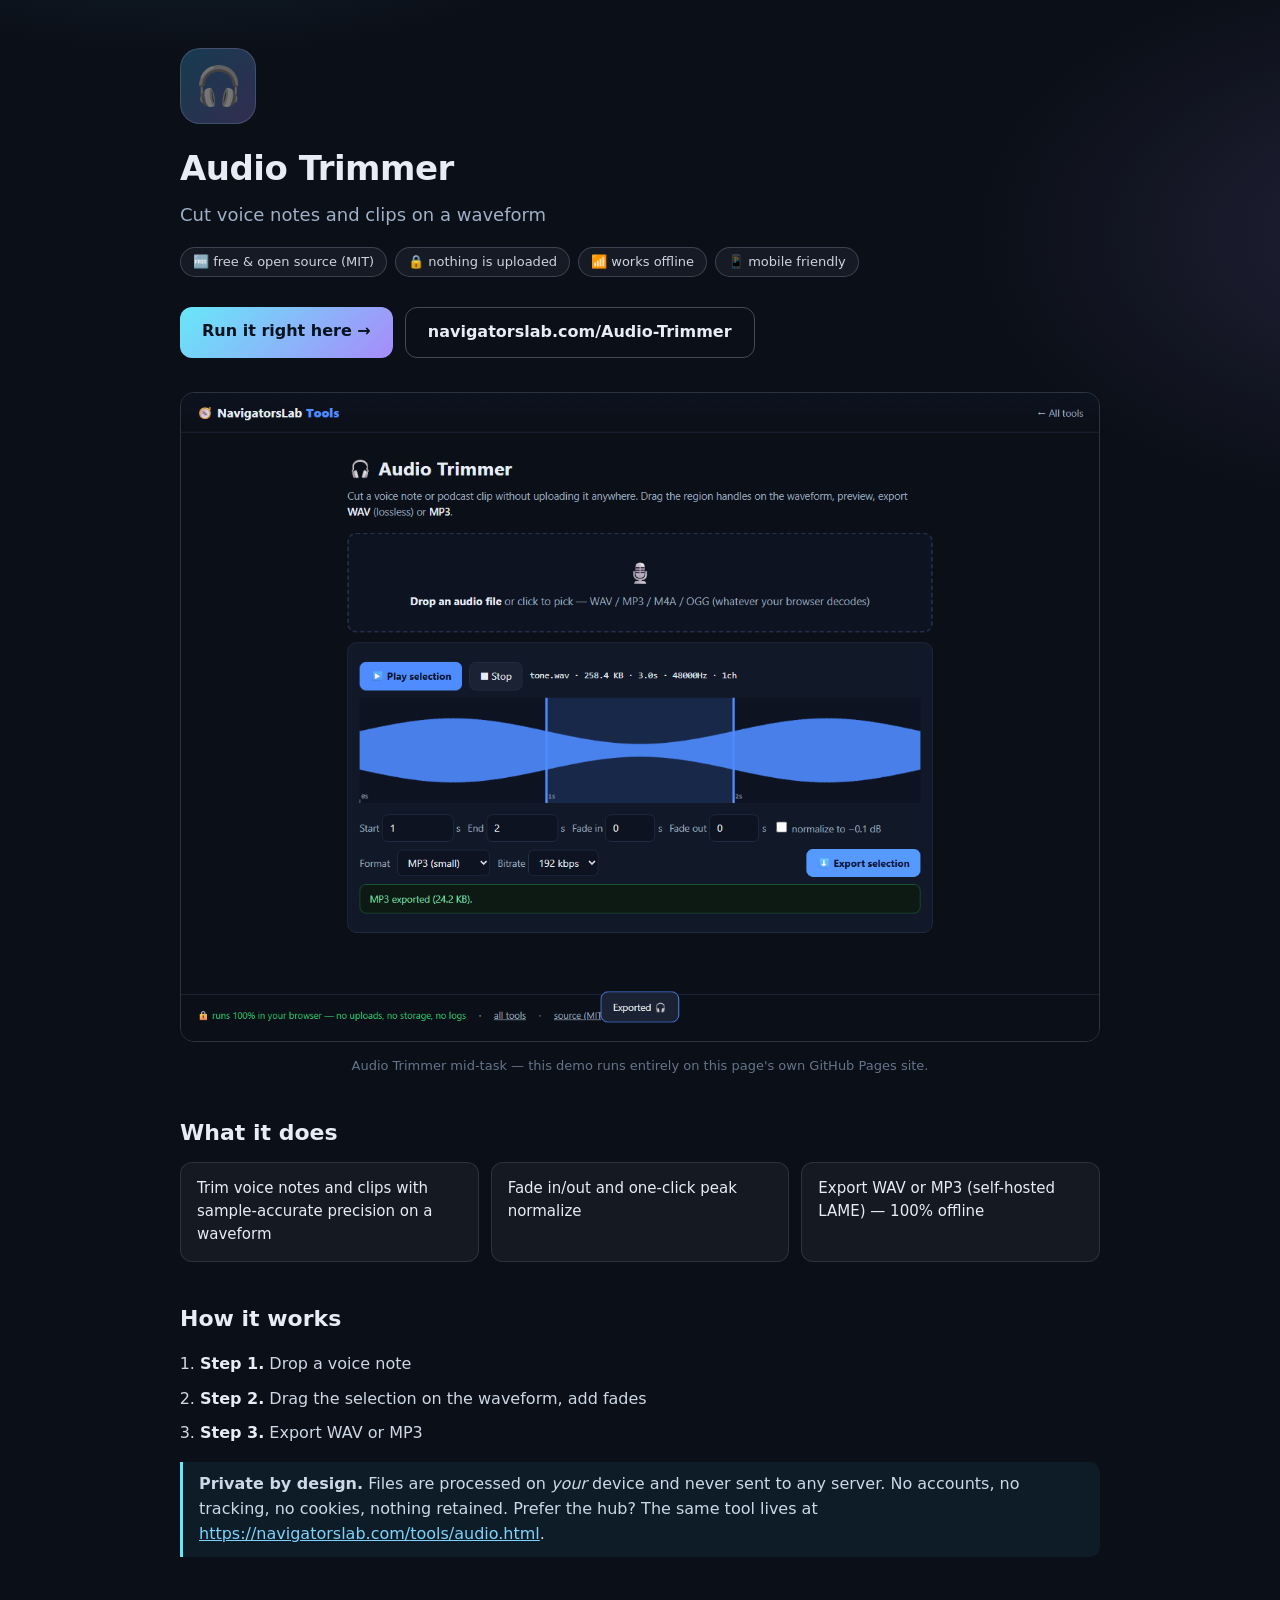
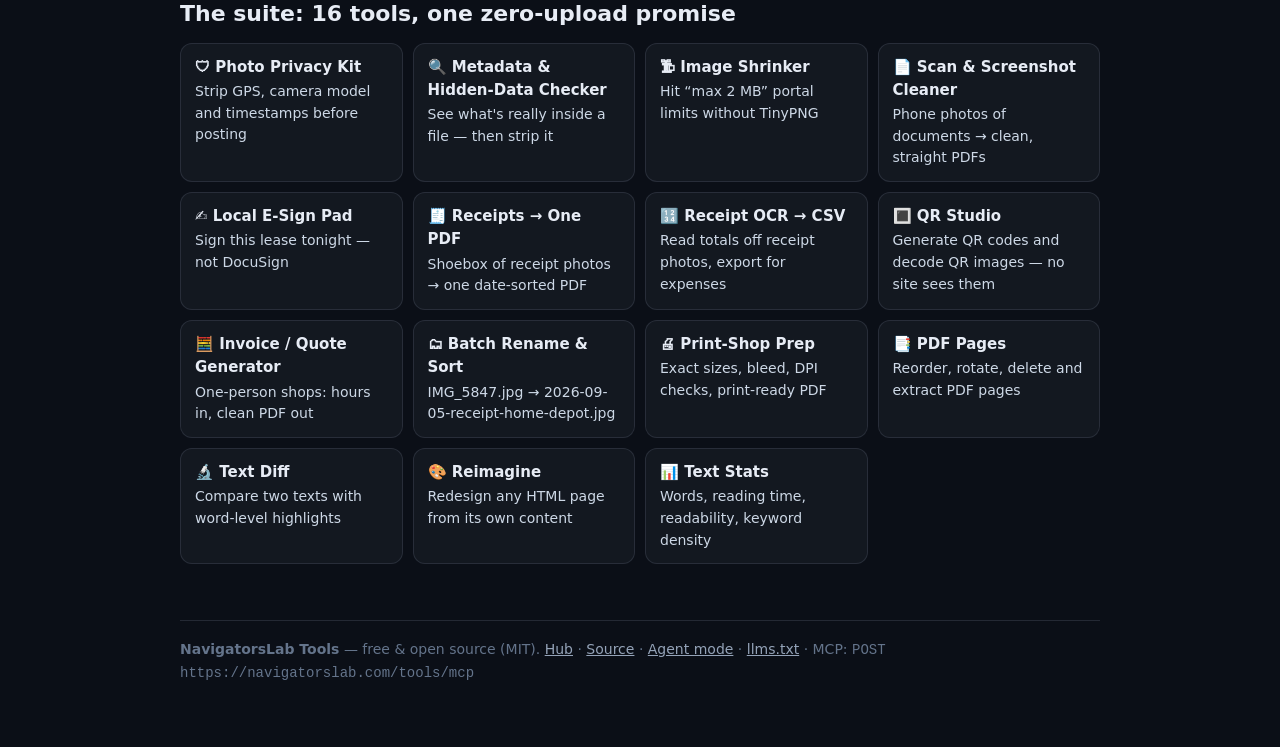
==== index.html @ e13df219 "Sync from NavigatorsLab-Tools: regenerated repo content By scripts/funnel-gen.py — landing, runnable" ====
<!doctype html>
<html lang="en">
<head>
<meta charset="utf-8">
<meta name="viewport" content="width=device-width, initial-scale=1">
<title>Audio Trimmer — free, in your browser — NavigatorsLab</title>
<meta name="description" content="Cut voice notes and clips on a waveform Free, open-source (MIT), 100% on-device. No uploads, no accounts. Runs right here and on navigatorslab.com.">
<meta property="og:title" content="Audio Trimmer — NavigatorsLab Tools">
<meta property="og:description" content="Cut voice notes and clips on a waveform">
<meta property="og:image" content="./og.png">
<meta name="theme-color" content="#0b0f17">
<link rel="icon" href="data:image/svg+xml,<svg xmlns='http://www.w3.org/2000/svg' viewBox='0 0 100 100'><text y='.9em' font-size='90'>🎧</text></svg>">
<style>
    :root { color-scheme: dark; }
    * { box-sizing: border-box; }
    body { margin: 0; background: radial-gradient(900px 500px at 15% -10%, rgba(56,189,248,.16), transparent 60%),
                        radial-gradient(800px 500px at 110% 10%, rgba(167,139,250,.14), transparent 55%), #0b0f17;
      color: #e7ecf5; font-family: ui-sans-serif, system-ui, -apple-system, "Segoe UI", Roboto, sans-serif;
      line-height: 1.55; }
    main { max-width: 960px; margin: 0 auto; padding: 48px 20px 64px; }
    .tile { width: 76px; height: 76px; display: grid; place-items: center; font-size: 38px;
      border-radius: 20px; background: linear-gradient(135deg, rgba(56,189,248,.25), rgba(167,139,250,.25));
      border: 1px solid rgba(148,163,184,.25); }
    h1 { margin: 18px 0 6px; font-size: 34px; letter-spacing: -0.5px; }
    .tag { color: #9fb0c8; font-size: 18px; margin: 0 0 18px; }
    .badges span { display: inline-block; margin: 0 8px 8px 0; padding: 4px 12px; border-radius: 999px;
      font-size: 13px; color: #cbd5e1; border: 1px solid rgba(148,163,184,.3); background: rgba(148,163,184,.08); }
    .cta { display: flex; gap: 12px; flex-wrap: wrap; margin: 22px 0 8px; }
    .btn { display: inline-block; padding: 12px 22px; border-radius: 12px; text-decoration: none; font-weight: 700; }
    .primary { color: #06121f; background: linear-gradient(135deg, #67e8f9, #a78bfa); }
    .ghost { color: #e7ecf5; border: 1px solid rgba(148,163,184,.4); }
    .shot { width: 100%; border-radius: 14px; border: 1px solid rgba(148,163,184,.25); margin: 26px 0 6px; }
    .cap { color: #64748b; font-size: 13px; text-align: center; margin: 0 0 30px; }
    h2 { font-size: 22px; margin: 40px 0 12px; }
    .feats { display: grid; grid-template-columns: repeat(auto-fit, minmax(260px, 1fr)); gap: 12px; padding: 0; margin: 0; list-style: none; }
    .feats li { padding: 14px 16px; border-radius: 12px; background: rgba(148,163,184,.07);
      border: 1px solid rgba(148,163,184,.18); font-size: 15px; }
    ol.steps { padding-left: 20px; color: #cdd8e6; }
    ol.steps li { margin: 10px 0; }
    ol.steps b { color: #e7ecf5; }
    .grid { display: grid; grid-template-columns: repeat(auto-fill, minmax(210px, 1fr)); gap: 10px; }
    .grid a { display: block; padding: 12px 14px; border-radius: 12px; text-decoration: none;
      color: #cdd8e6; background: rgba(148,163,184,.06); border: 1px solid rgba(148,163,184,.16); font-size: 14px; }
    .grid a:hover { border-color: rgba(103,232,249,.5); color: #e7ecf5; }
    .grid a b { display: block; color: #e7ecf5; font-size: 15px; margin-bottom: 2px; }
    .note { border-left: 3px solid #67e8f9; padding: 10px 16px; background: rgba(56,189,248,.07);
      border-radius: 0 10px 10px 0; color: #cdd8e6; }
    footer { margin-top: 56px; padding-top: 18px; border-top: 1px solid rgba(148,163,184,.18);
      color: #64748b; font-size: 14px; }
    footer a { color: #94a3b8; }
    a { color: #7dd3fc; }
</style>
</head>
<body>
<main>
  <div class="tile" aria-hidden="true">🎧</div>
  <h1>Audio Trimmer</h1>
  <p class="tag">Cut voice notes and clips on a waveform</p>
  <div class="badges"><span>🆓 free &amp; open source (MIT)</span><span>🔒 nothing is uploaded</span><span>📶 works offline</span><span>📱 mobile friendly</span></div>
  <div class="cta">
    <a class="btn primary" href="./demo.html">Run it right here &rarr;</a>
    <a class="btn ghost" href="https://navigatorslab.com/Audio-Trimmer">navigatorslab.com/Audio-Trimmer</a>
  </div>
  <img class="shot" src="./shot.png" alt="Audio Trimmer in action">
  <p class="cap">Audio Trimmer mid-task — this demo runs entirely on this page's own GitHub Pages site.</p>

  <h2>What it does</h2>
  <ul class="feats">
      <li>Trim voice notes and clips with sample-accurate precision on a waveform</li>
      <li>Fade in/out and one-click peak normalize</li>
      <li>Export WAV or MP3 (self-hosted LAME) — 100% offline</li>
  </ul>

  <h2>How it works</h2>
  <ol class="steps">
      <li><b>Step 1.</b> Drop a voice note</li>
      <li><b>Step 2.</b> Drag the selection on the waveform, add fades</li>
      <li><b>Step 3.</b> Export WAV or MP3</li>
  </ol>

  <div class="note"><b>Private by design.</b> Files are processed on <em>your</em> device and never
  sent to any server. No accounts, no tracking, no cookies, nothing retained. Prefer the hub?
  The same tool lives at <a href="https://navigatorslab.com/tools/audio.html">https://navigatorslab.com/tools/audio.html</a>.</div>

  <h2>The suite: 16 tools, one zero-upload promise</h2>
  <div class="grid">
      <a href="https://navigatorslab.com/tools/exif.html"><b>🛡 Photo Privacy Kit</b>Strip GPS, camera model and timestamps before posting</a>
      <a href="https://navigatorslab.com/tools/metadata.html"><b>🔍 Metadata & Hidden-Data Checker</b>See what's really inside a file — then strip it</a>
      <a href="https://navigatorslab.com/tools/shrink.html"><b>🗜 Image Shrinker</b>Hit “max 2 MB” portal limits without TinyPNG</a>
      <a href="https://navigatorslab.com/tools/scan.html"><b>📄 Scan & Screenshot Cleaner</b>Phone photos of documents → clean, straight PDFs</a>
      <a href="https://navigatorslab.com/tools/sign.html"><b>✍ Local E-Sign Pad</b>Sign this lease tonight — not DocuSign</a>
      <a href="https://navigatorslab.com/tools/receipts.html"><b>🧾 Receipts → One PDF</b>Shoebox of receipt photos → one date-sorted PDF</a>
      <a href="https://navigatorslab.com/tools/ocr.html"><b>🔢 Receipt OCR → CSV</b>Read totals off receipt photos, export for expenses</a>
      <a href="https://navigatorslab.com/tools/qr.html"><b>🔳 QR Studio</b>Generate QR codes and decode QR images — no site sees them</a>
      <a href="https://navigatorslab.com/tools/invoice.html"><b>🧮 Invoice / Quote Generator</b>One-person shops: hours in, clean PDF out</a>
      <a href="https://navigatorslab.com/tools/rename.html"><b>🗂 Batch Rename & Sort</b>IMG_5847.jpg → 2026-09-05-receipt-home-depot.jpg</a>
      <a href="https://navigatorslab.com/tools/printprep.html"><b>🖨 Print-Shop Prep</b>Exact sizes, bleed, DPI checks, print-ready PDF</a>
      <a href="https://navigatorslab.com/tools/pdfpages.html"><b>📑 PDF Pages</b>Reorder, rotate, delete and extract PDF pages</a>
      <a href="https://navigatorslab.com/tools/textdiff.html"><b>🔬 Text Diff</b>Compare two texts with word-level highlights</a>
      <a href="https://navigatorslab.com/reimagine/"><b>🎨 Reimagine</b>Redesign any HTML page from its own content</a>
      <a href="https://navigatorslab.com/tools/textstats.html"><b>📊 Text Stats</b>Words, reading time, readability, keyword density</a>
  </div>

  <footer>
    <b>NavigatorsLab Tools</b> — free &amp; open source (MIT).
    <a href="https://navigatorslab.com/tools/">Hub</a> · <a href="https://github.com/Kayforkind/NavigatorsLab-Tools">Source</a> ·
    <a href="https://navigatorslab.com/tools/agents.html">Agent mode</a> · <a href="https://navigatorslab.com/tools/llms.txt">llms.txt</a> ·
    MCP: <code>POST https://navigatorslab.com/tools/mcp</code>
  </footer>
</main>
</body>
</html>
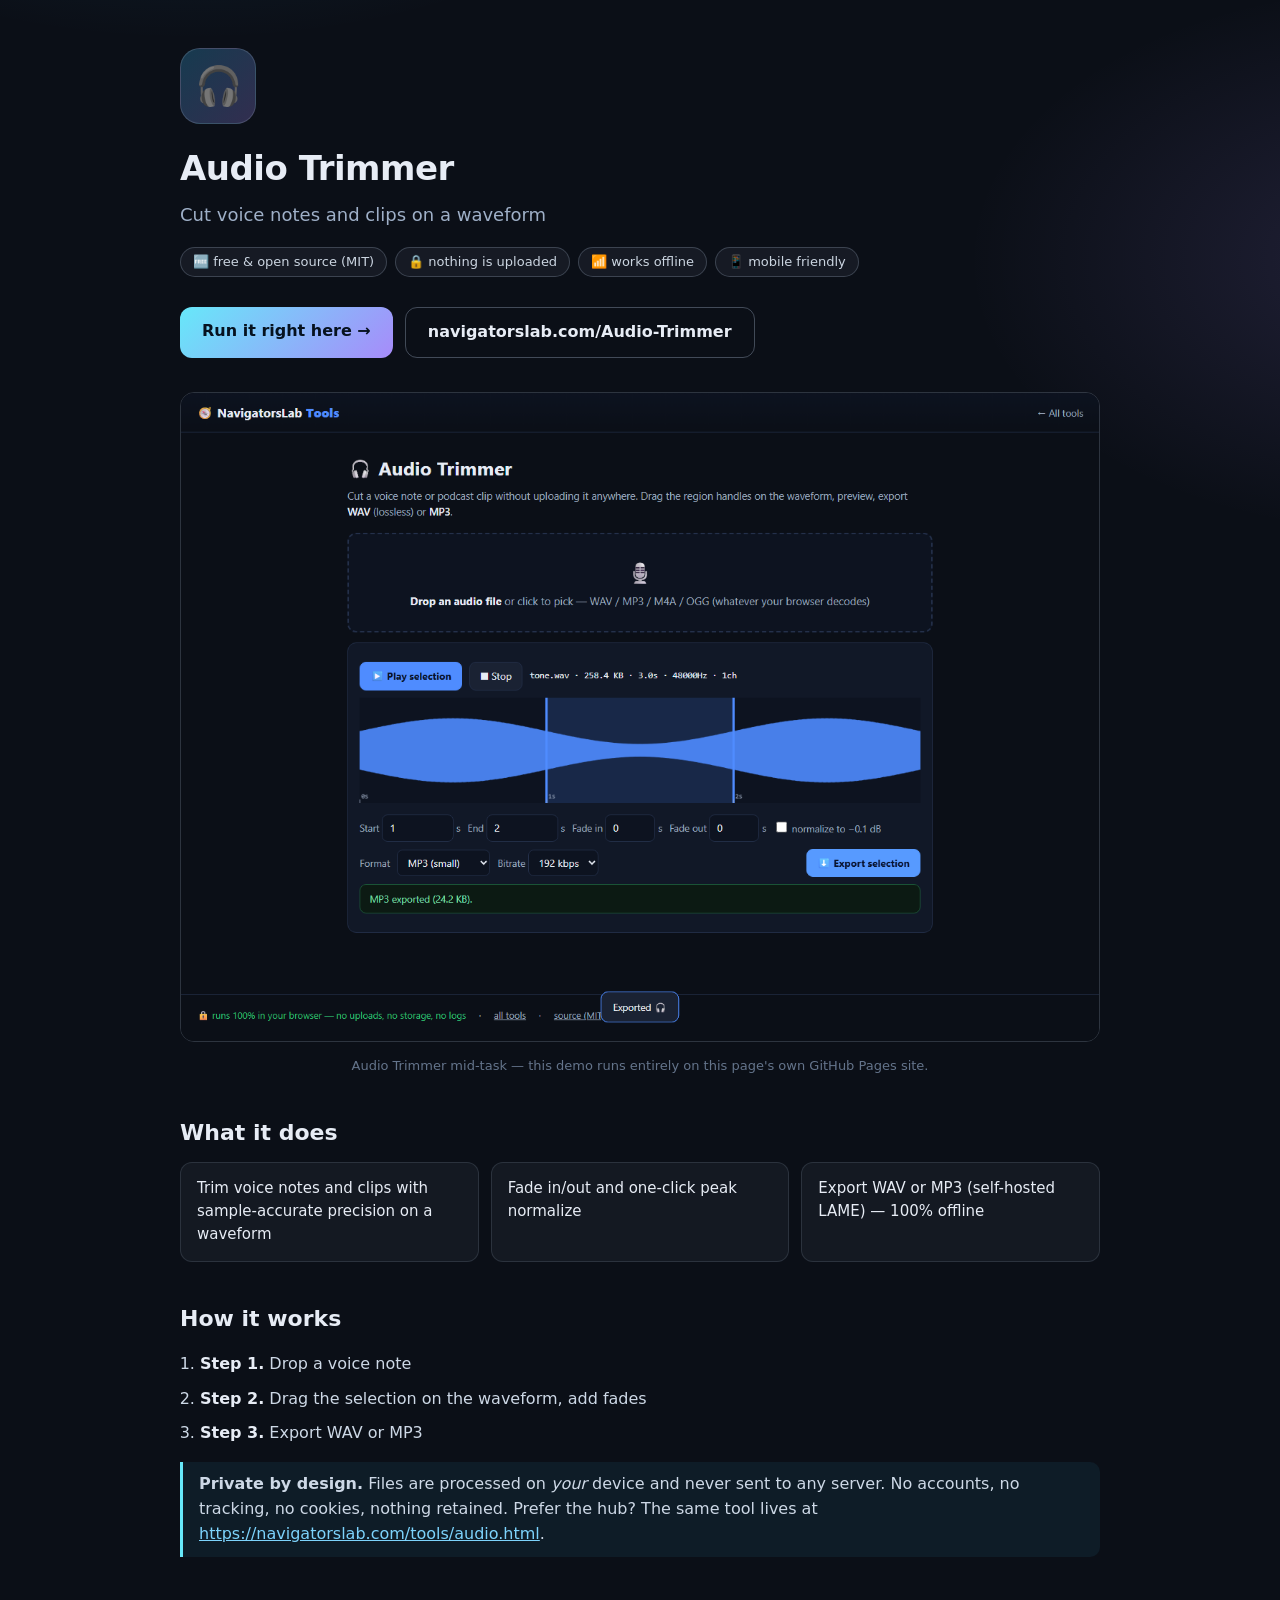
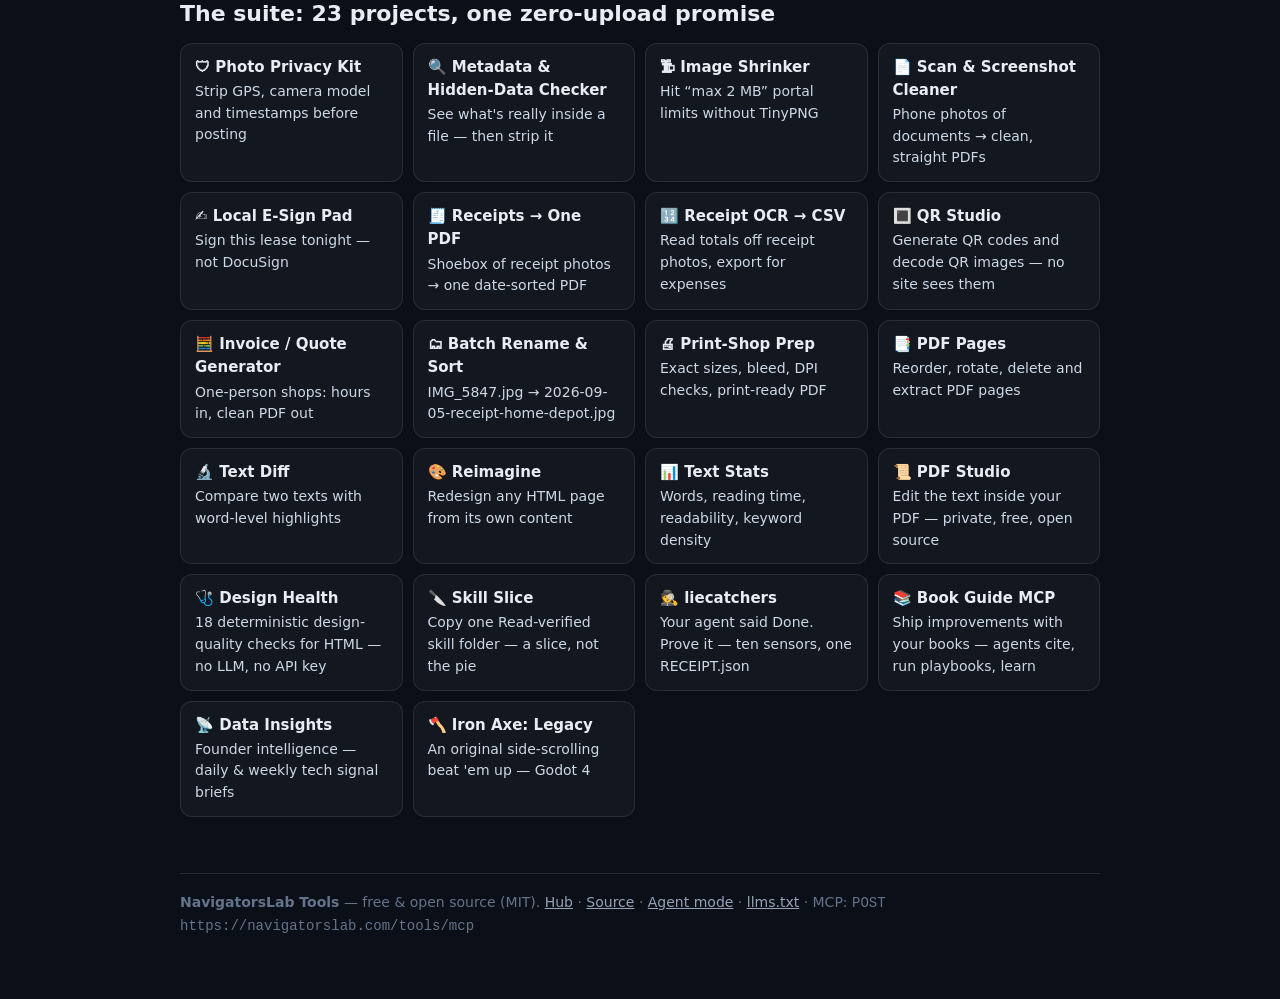
==== commit f67ccbc0: "Sync from NavigatorsLab-Tools: regenerated repo content By scripts/funnel-gen.py — landing, runnable" ====
--- a/index.html
+++ b/index.html
@@ -82,7 +82,7 @@
   sent to any server. No accounts, no tracking, no cookies, nothing retained. Prefer the hub?
   The same tool lives at <a href="https://navigatorslab.com/tools/audio.html">https://navigatorslab.com/tools/audio.html</a>.</div>
 
-  <h2>The suite: 16 tools, one zero-upload promise</h2>
+  <h2>The suite: 23 projects, one zero-upload promise</h2>
   <div class="grid">
       <a href="https://navigatorslab.com/tools/exif.html"><b>🛡 Photo Privacy Kit</b>Strip GPS, camera model and timestamps before posting</a>
       <a href="https://navigatorslab.com/tools/metadata.html"><b>🔍 Metadata & Hidden-Data Checker</b>See what's really inside a file — then strip it</a>
@@ -99,6 +99,13 @@
       <a href="https://navigatorslab.com/tools/textdiff.html"><b>🔬 Text Diff</b>Compare two texts with word-level highlights</a>
       <a href="https://navigatorslab.com/reimagine/"><b>🎨 Reimagine</b>Redesign any HTML page from its own content</a>
       <a href="https://navigatorslab.com/tools/textstats.html"><b>📊 Text Stats</b>Words, reading time, readability, keyword density</a>
+      <a href="https://navigatorslab.com/pdf-studio/"><b>📜 PDF Studio</b>Edit the text inside your PDF — private, free, open source</a>
+      <a href="https://github.com/Kayforkind/design-health-action"><b>🩺 Design Health</b>18 deterministic design-quality checks for HTML — no LLM, no API key</a>
+      <a href="https://github.com/Kayforkind/skill-slice"><b>🔪 Skill Slice</b>Copy one Read-verified skill folder — a slice, not the pie</a>
+      <a href="https://github.com/Kayforkind/liecatchers"><b>🕵 liecatchers</b>Your agent said Done. Prove it — ten sensors, one RECEIPT.json</a>
+      <a href="https://github.com/Kayforkind/book-guide-mcp"><b>📚 Book Guide MCP</b>Ship improvements with your books — agents cite, run playbooks, learn</a>
+      <a href="https://github.com/Kayforkind/data-insights"><b>📡 Data Insights</b>Founder intelligence — daily & weekly tech signal briefs</a>
+      <a href="https://github.com/Kayforkind/iron-axe-legacy"><b>🪓 Iron Axe: Legacy</b>An original side-scrolling beat 'em up — Godot 4</a>
   </div>
 
   <footer>
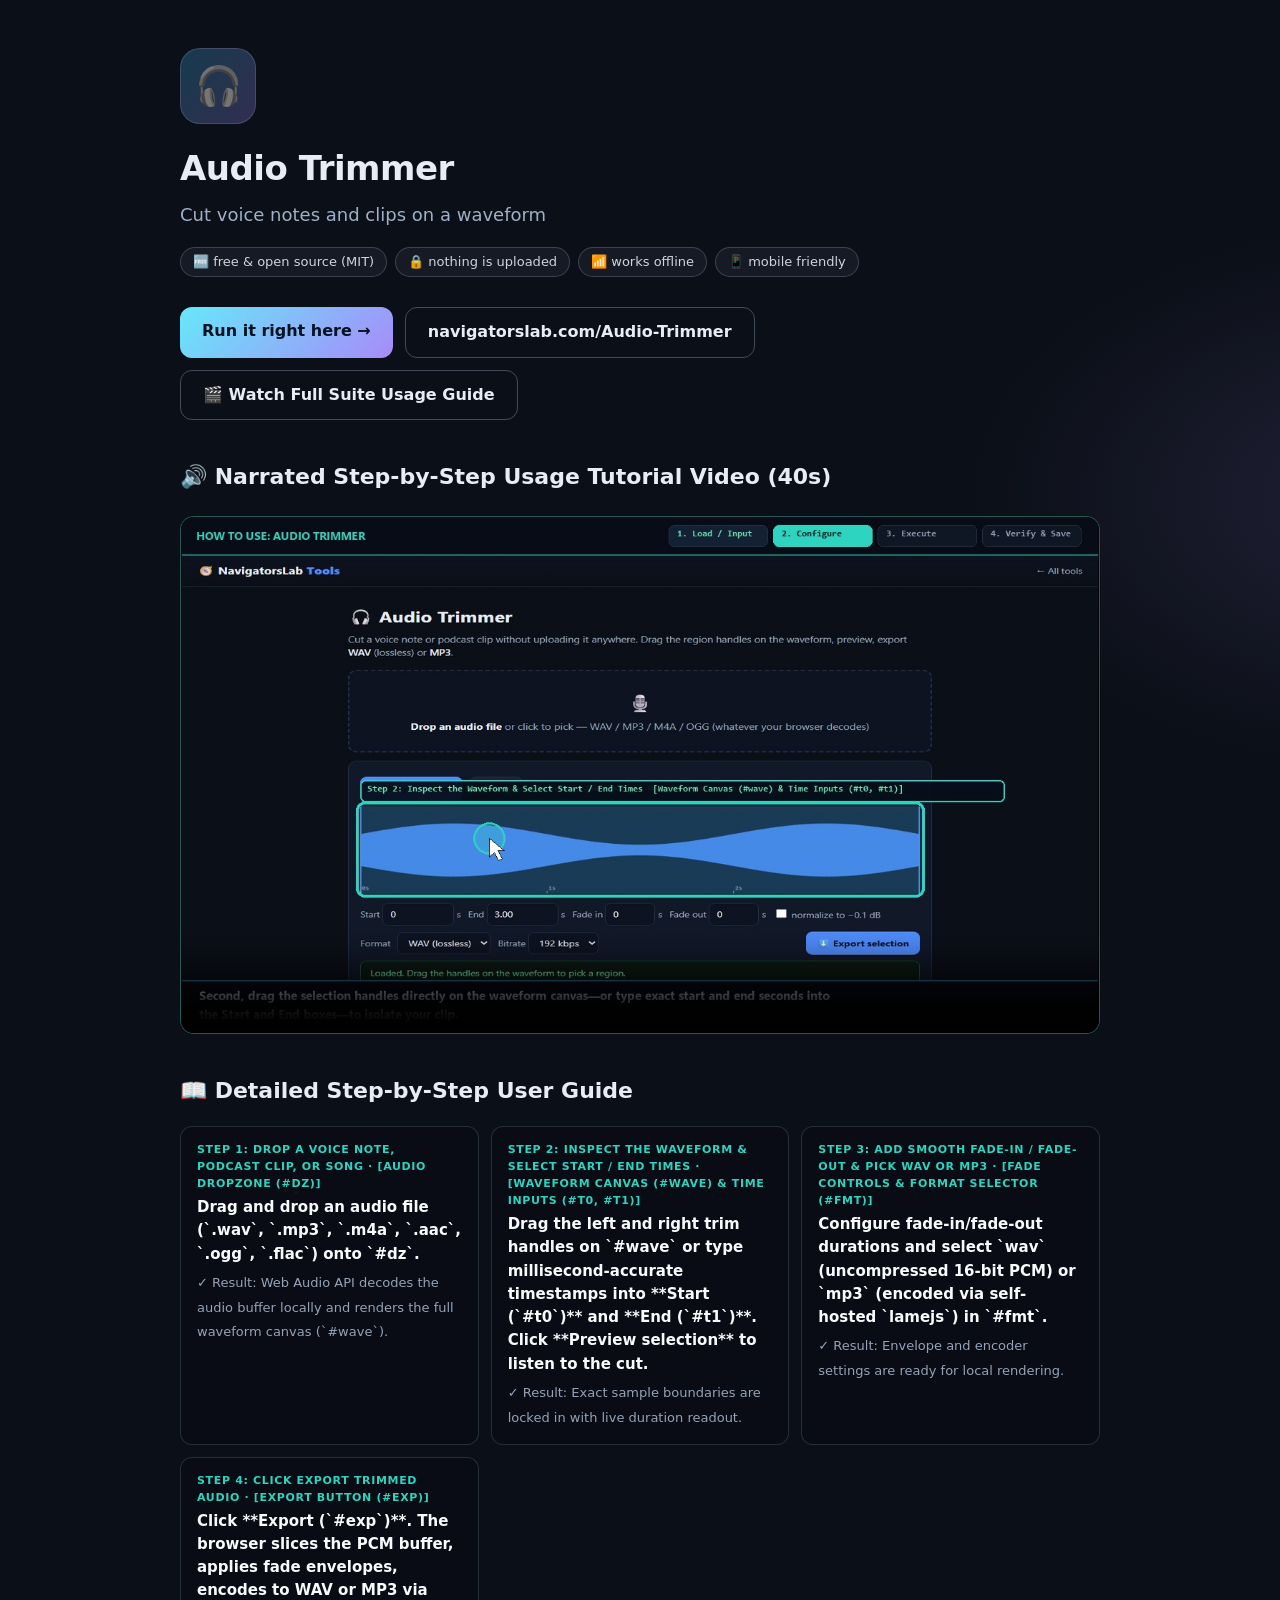
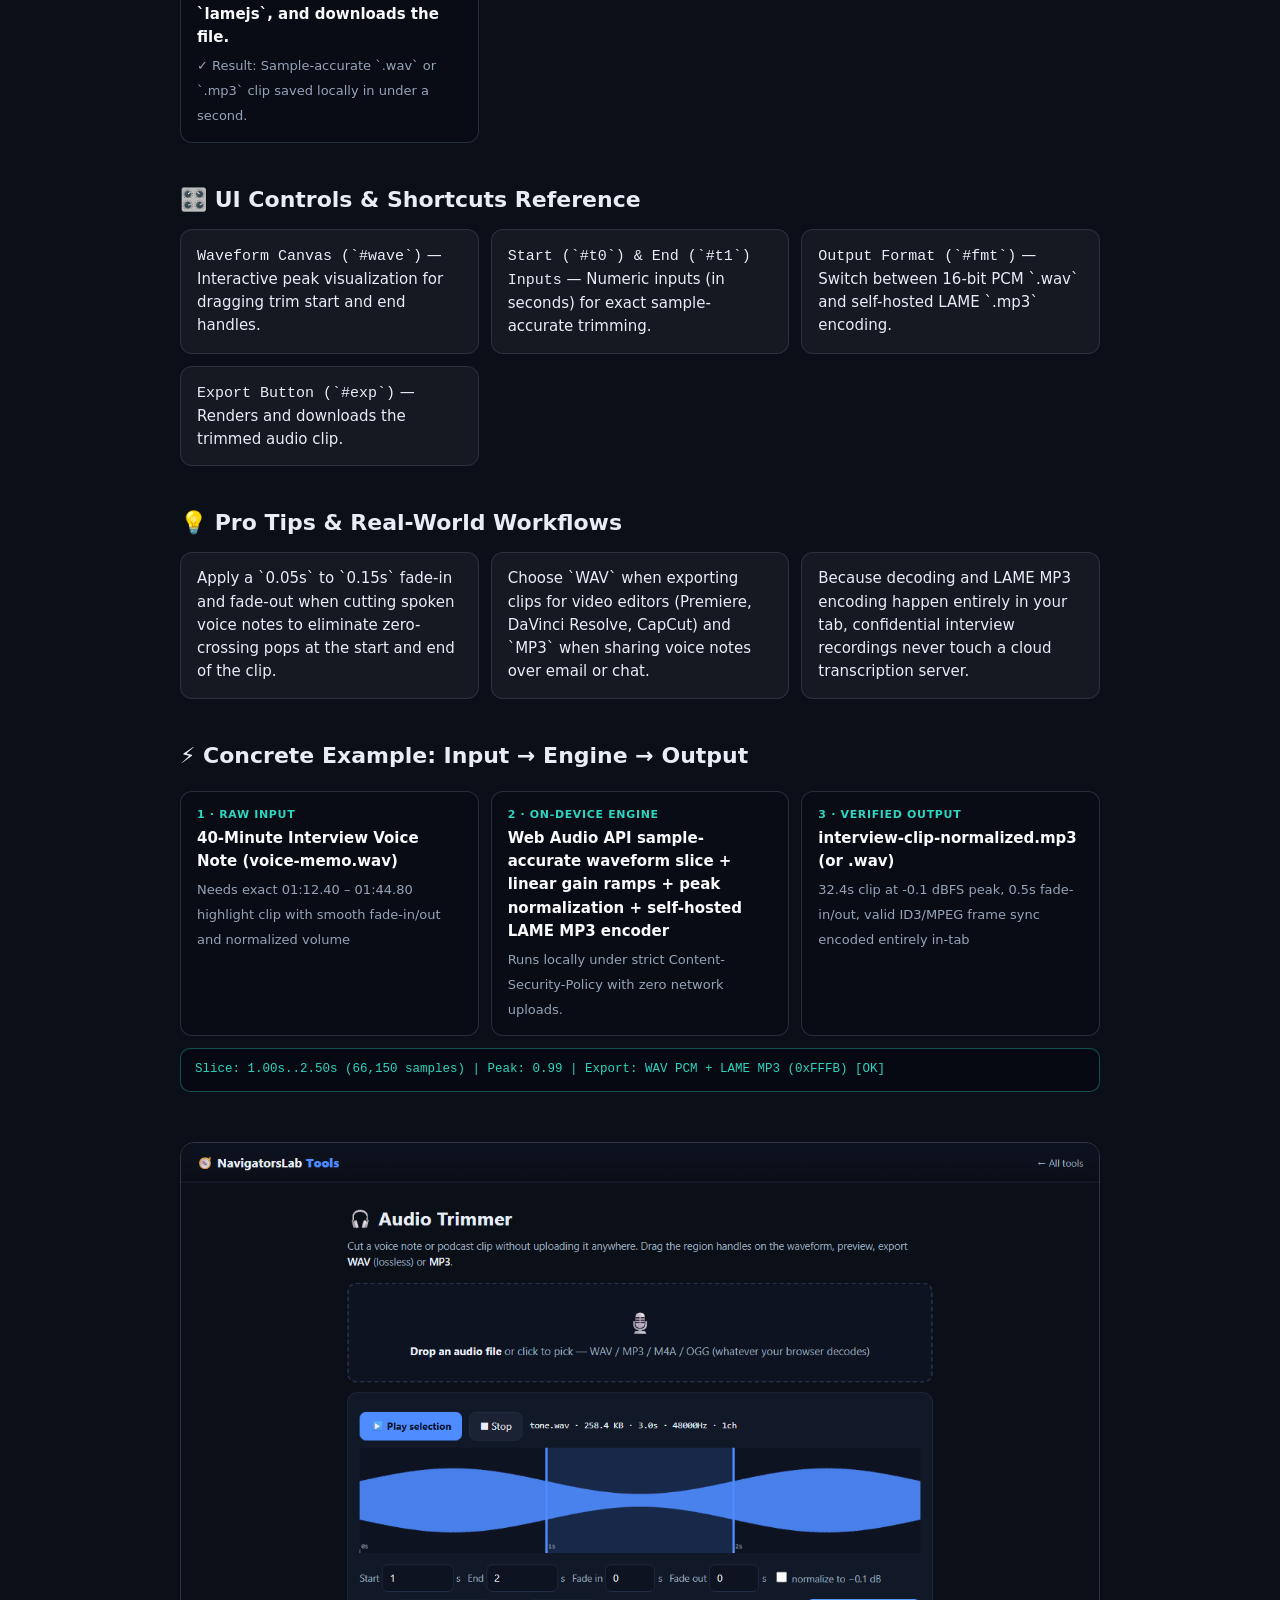
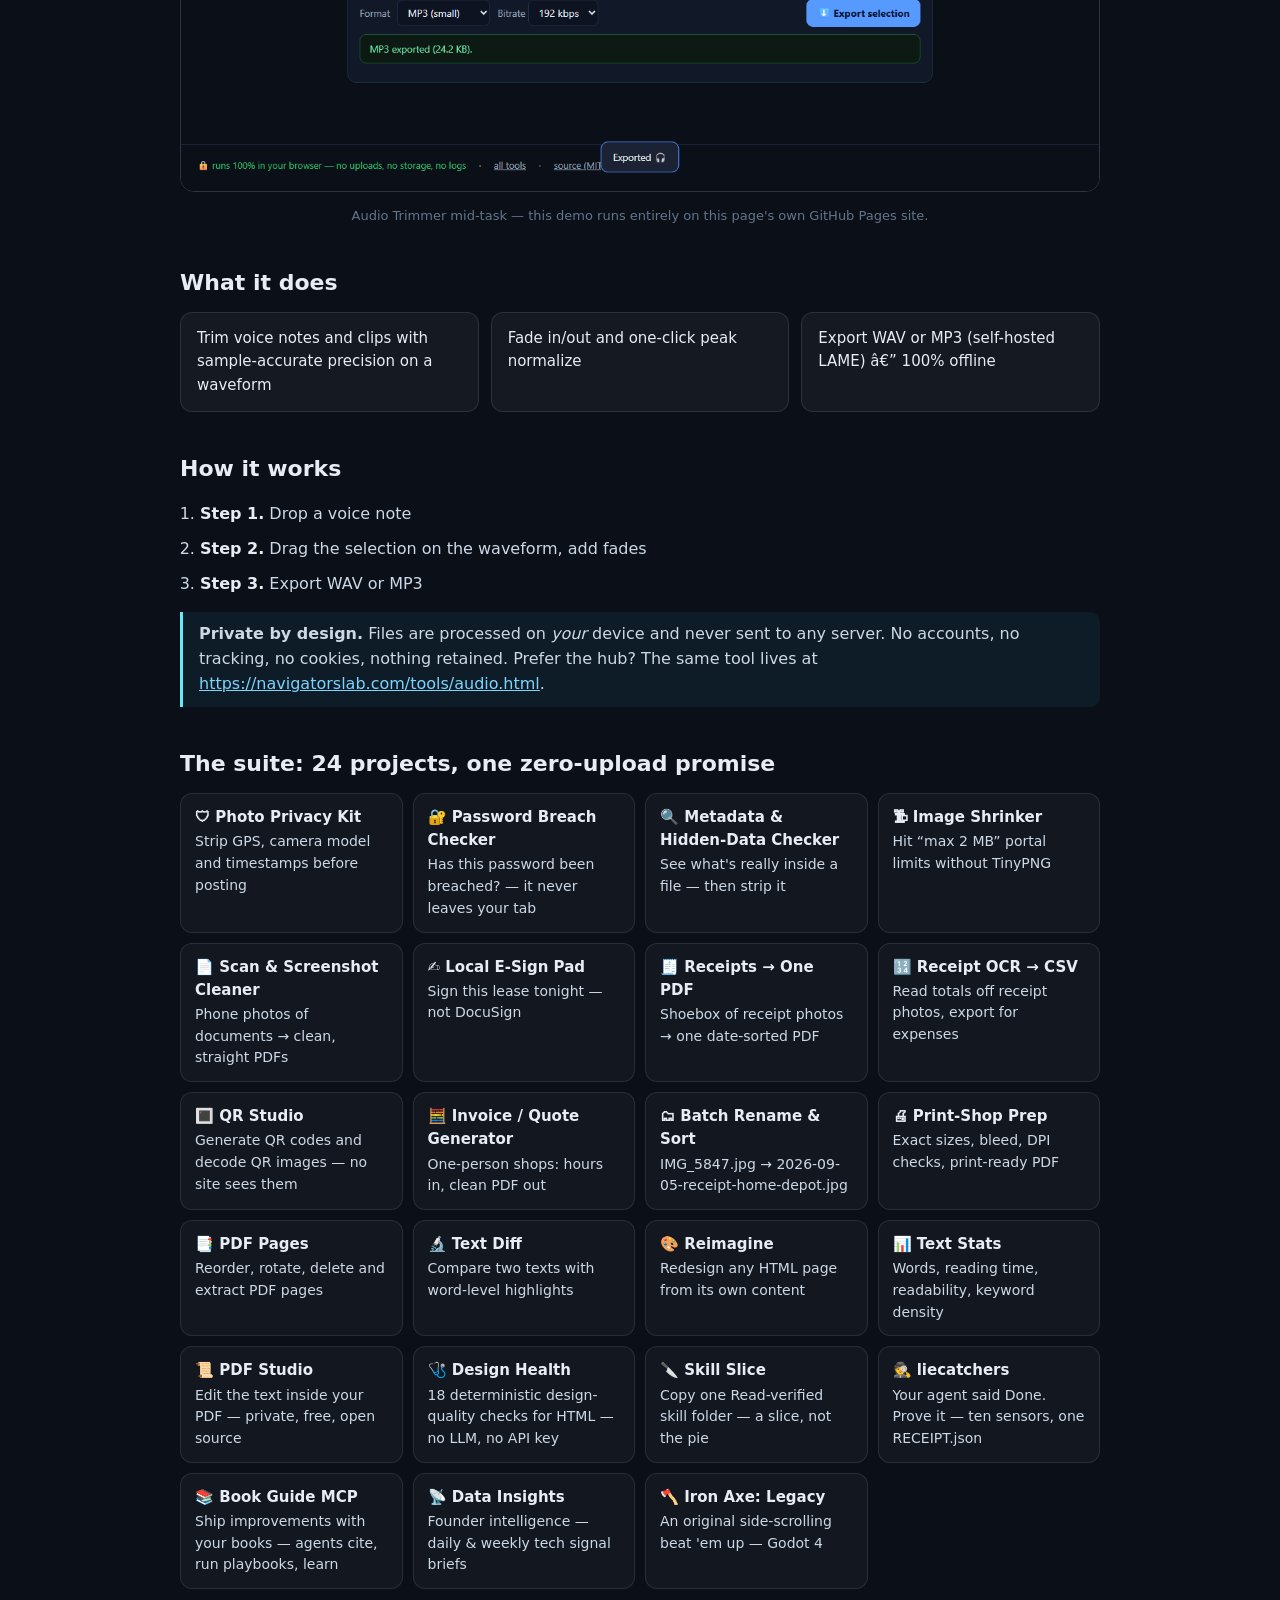
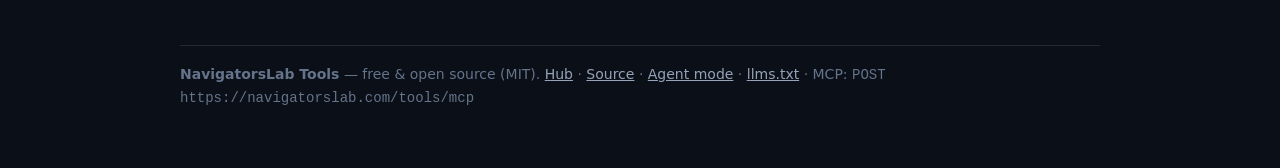
==== commit 4275531b: "Sync from NavigatorsLab-Tools: regenerated repo content By scripts/funnel-gen.py — landing, runnable" ====
--- a/index.html
+++ b/index.html
@@ -49,6 +49,14 @@
       color: #64748b; font-size: 14px; }
     footer a { color: #94a3b8; }
     a { color: #7dd3fc; }
+    .io-grid { display: grid; grid-template-columns: repeat(auto-fit, minmax(240px, 1fr)); gap: 12px; margin: 18px 0 12px; }
+    .io-card { padding: 14px 16px; border-radius: 12px; background: rgba(9,13,22,.9); border: 1px solid rgba(148,163,184,.22); }
+    .io-card small { display: block; font-size: 11px; font-weight: 700; text-transform: uppercase; letter-spacing: .06em; margin-bottom: 4px; color: #2dd4bf; }
+    .io-card b { display: block; color: #f8fafc; font-size: 15px; margin-bottom: 4px; }
+    .io-card span { color: #94a3b8; font-size: 13px; }
+    .io-proof { background: #060911; border: 1px solid rgba(45,212,191,.35); border-radius: 10px; padding: 11px 14px; font-family: ui-monospace, Consolas, monospace; font-size: 12.5px; color: #2dd4bf; overflow-x: auto; margin-bottom: 24px; }
+    .vid-wrap { width: 100%; aspect-ratio: 16 / 9; background: #05070d; border-radius: 14px; overflow: hidden; border: 1px solid rgba(94,234,212,.35); margin: 22px 0 8px; }
+    .vid-wrap video { width: 100%; height: 100%; object-fit: contain; display: block; background: #05070d; }
 </style>
 </head>
 <body>
@@ -60,7 +68,59 @@
   <div class="cta">
     <a class="btn primary" href="./demo.html">Run it right here &rarr;</a>
     <a class="btn ghost" href="https://navigatorslab.com/Audio-Trimmer">navigatorslab.com/Audio-Trimmer</a>
+    <a class="btn ghost" href="https://navigatorslab.com/tools/videos/notebooklm-overview.mp4">🎬 Watch Full Suite Usage Guide</a>
   </div>
+
+  <h2>🔊 Narrated Step-by-Step Usage Tutorial Video (40s)</h2>
+  <div class="vid-wrap">
+    <video controls playsinline preload="metadata" poster="./poster.jpg" data-aspect="horizontal">
+      <source src="./demo.mp4" type="video/mp4">
+    </video>
+  </div>
+
+  <h2>📖 Detailed Step-by-Step User Guide</h2>
+  <div class="io-grid">
+    <div class="io-card"><small>Step 1: Drop a Voice Note, Podcast Clip, or Song · [Audio Dropzone (#dz)]</small><b>Drag and drop an audio file (`.wav`, `.mp3`, `.m4a`, `.aac`, `.ogg`, `.flac`) onto `#dz`.</b><span>✓ Result: Web Audio API decodes the audio buffer locally and renders the full waveform canvas (`#wave`).</span></div>
+    <div class="io-card"><small>Step 2: Inspect the Waveform & Select Start / End Times · [Waveform Canvas (#wave) & Time Inputs (#t0, #t1)]</small><b>Drag the left and right trim handles on `#wave` or type millisecond-accurate timestamps into **Start (`#t0`)** and **End (`#t1`)**. Click **Preview selection** to listen to the cut.</b><span>✓ Result: Exact sample boundaries are locked in with live duration readout.</span></div>
+    <div class="io-card"><small>Step 3: Add Smooth Fade-In / Fade-Out & Pick WAV or MP3 · [Fade Controls & Format Selector (#fmt)]</small><b>Configure fade-in/fade-out durations and select `wav` (uncompressed 16-bit PCM) or `mp3` (encoded via self-hosted `lamejs`) in `#fmt`.</b><span>✓ Result: Envelope and encoder settings are ready for local rendering.</span></div>
+    <div class="io-card"><small>Step 4: Click Export Trimmed Audio · [Export Button (#exp)]</small><b>Click **Export (`#exp`)**. The browser slices the PCM buffer, applies fade envelopes, encodes to WAV or MP3 via `lamejs`, and downloads the file.</b><span>✓ Result: Sample-accurate `.wav` or `.mp3` clip saved locally in under a second.</span></div>
+  </div>
+
+  <h2>🎛️ UI Controls &amp; Shortcuts Reference</h2>
+  <ul class="feats">
+      <li><code>Waveform Canvas (`#wave`)</code> — Interactive peak visualization for dragging trim start and end handles.</li>
+      <li><code>Start (`#t0`) & End (`#t1`) Inputs</code> — Numeric inputs (in seconds) for exact sample-accurate trimming.</li>
+      <li><code>Output Format (`#fmt`)</code> — Switch between 16-bit PCM `.wav` and self-hosted LAME `.mp3` encoding.</li>
+      <li><code>Export Button (`#exp`)</code> — Renders and downloads the trimmed audio clip.</li>
+  </ul>
+
+  <h2>💡 Pro Tips &amp; Real-World Workflows</h2>
+  <ul class="feats">
+      <li>Apply a `0.05s` to `0.15s` fade-in and fade-out when cutting spoken voice notes to eliminate zero-crossing pops at the start and end of the clip.</li>
+      <li>Choose `WAV` when exporting clips for video editors (Premiere, DaVinci Resolve, CapCut) and `MP3` when sharing voice notes over email or chat.</li>
+      <li>Because decoding and LAME MP3 encoding happen entirely in your tab, confidential interview recordings never touch a cloud transcription server.</li>
+  </ul>
+
+  <h2>⚡ Concrete Example: Input → Engine → Output</h2>
+  <div class="io-grid">
+    <div class="io-card">
+      <small>1 · Raw Input</small>
+      <b>40-Minute Interview Voice Note (voice-memo.wav)</b>
+      <span>Needs exact 01:12.40 – 01:44.80 highlight clip with smooth fade-in/out and normalized volume</span>
+    </div>
+    <div class="io-card">
+      <small>2 · On-Device Engine</small>
+      <b>Web Audio API sample-accurate waveform slice + linear gain ramps + peak normalization + self-hosted LAME MP3 encoder</b>
+      <span>Runs locally under strict Content-Security-Policy with zero network uploads.</span>
+    </div>
+    <div class="io-card">
+      <small>3 · Verified Output</small>
+      <b>interview-clip-normalized.mp3 (or .wav)</b>
+      <span>32.4s clip at -0.1 dBFS peak, 0.5s fade-in/out, valid ID3/MPEG frame sync encoded entirely in-tab</span>
+    </div>
+  </div>
+  <div class="io-proof">Slice: 1.00s..2.50s (66,150 samples) | Peak: 0.99 | Export: WAV PCM + LAME MP3 (0xFFFB) [OK]</div>
+
   <img class="shot" src="./shot.png" alt="Audio Trimmer in action">
   <p class="cap">Audio Trimmer mid-task — this demo runs entirely on this page's own GitHub Pages site.</p>
 
@@ -68,7 +128,7 @@
   <ul class="feats">
       <li>Trim voice notes and clips with sample-accurate precision on a waveform</li>
       <li>Fade in/out and one-click peak normalize</li>
-      <li>Export WAV or MP3 (self-hosted LAME) — 100% offline</li>
+      <li>Export WAV or MP3 (self-hosted LAME) â€” 100% offline</li>
   </ul>
 
   <h2>How it works</h2>
@@ -82,9 +142,10 @@
   sent to any server. No accounts, no tracking, no cookies, nothing retained. Prefer the hub?
   The same tool lives at <a href="https://navigatorslab.com/tools/audio.html">https://navigatorslab.com/tools/audio.html</a>.</div>
 
-  <h2>The suite: 23 projects, one zero-upload promise</h2>
+  <h2>The suite: 24 projects, one zero-upload promise</h2>
   <div class="grid">
       <a href="https://navigatorslab.com/tools/exif.html"><b>🛡 Photo Privacy Kit</b>Strip GPS, camera model and timestamps before posting</a>
+      <a href="https://navigatorslab.com/tools/breachcheck.html"><b>🔐 Password Breach Checker</b>Has this password been breached? — it never leaves your tab</a>
       <a href="https://navigatorslab.com/tools/metadata.html"><b>🔍 Metadata & Hidden-Data Checker</b>See what's really inside a file — then strip it</a>
       <a href="https://navigatorslab.com/tools/shrink.html"><b>🗜 Image Shrinker</b>Hit “max 2 MB” portal limits without TinyPNG</a>
       <a href="https://navigatorslab.com/tools/scan.html"><b>📄 Scan & Screenshot Cleaner</b>Phone photos of documents → clean, straight PDFs</a>
